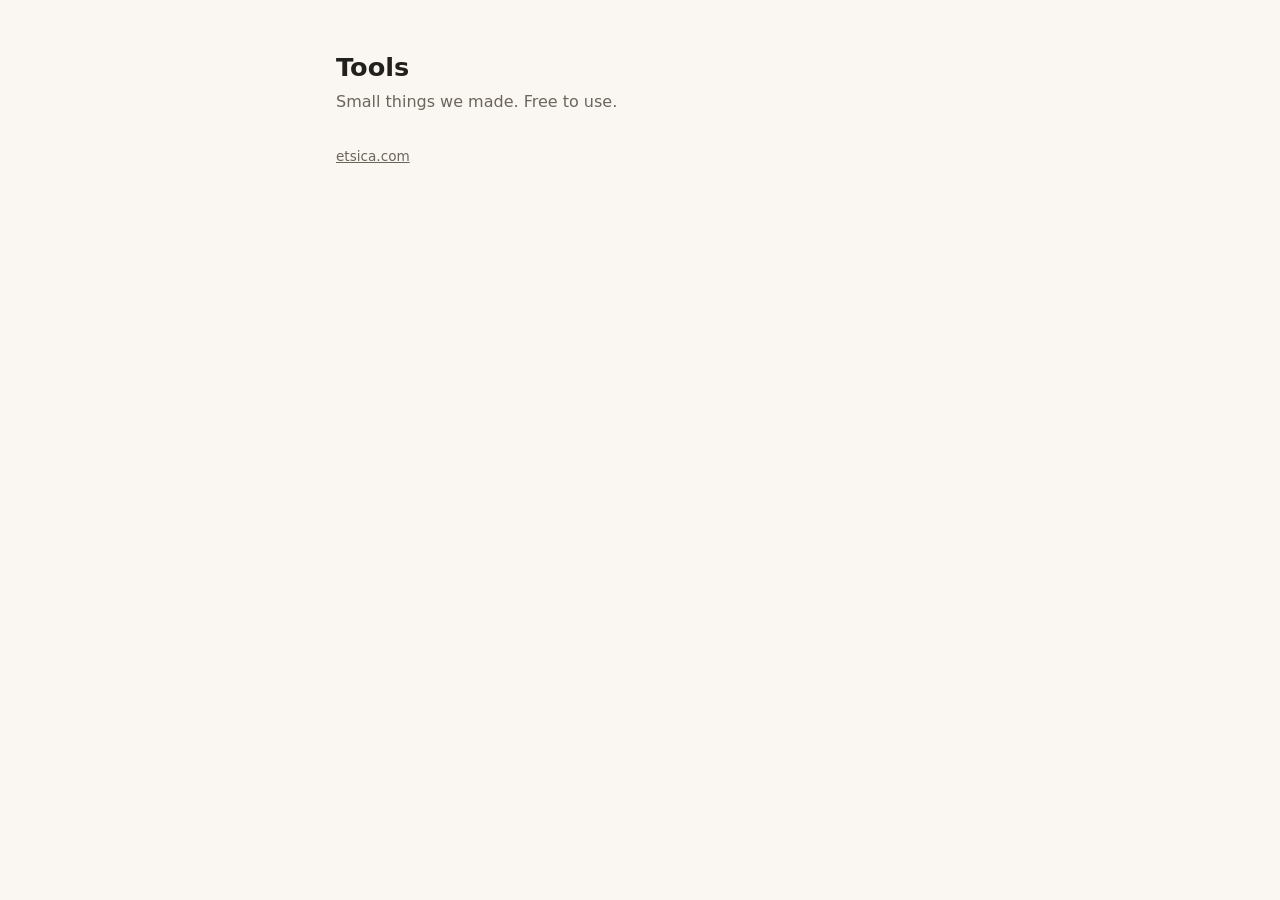
==== index.html @ 2d246c0f "Initial commit to establish the site" ====
<!doctype html>
<html lang="en">
<head>
<meta charset="utf-8">
<meta name="viewport" content="width=device-width, initial-scale=1">
<meta name="robots" content="noindex">
<title>Etsica Tools</title>
<style>
  :root {
    --bg: #FAF7F2; --ink: #22201C; --muted: #6B655C; --edge: #E3DDD3; --accent: #2F6B4F;
    color-scheme: light;
  }
  @media (prefers-color-scheme: dark) {
    :root { --bg: #171614; --ink: #F1EDE6; --muted: #A39C91; --edge: #2E2B27; --accent: #8CC9A8; color-scheme: dark; }
  }
  * { box-sizing: border-box; }
  body {
    margin: 0; background: var(--bg); color: var(--ink);
    font: 16px/1.5 system-ui, -apple-system, "Segoe UI", sans-serif;
  }
  main { max-width: 40rem; margin: 0 auto; padding: 3rem 1rem; }
  h1 { font-size: 1.6rem; margin: 0 0 .25rem; }
  p { color: var(--muted); margin: 0 0 2rem; }
  ul { list-style: none; padding: 0; margin: 0; border-top: 1px solid var(--edge); }
  li { border-bottom: 1px solid var(--edge); }
  a { display: block; padding: .9rem 0; color: var(--ink); text-decoration: none; }
  a:hover strong, a:focus-visible strong { color: var(--accent); }
  a span { display: block; color: var(--muted); font-size: .9rem; }
  :focus-visible { outline: 2px solid var(--accent); outline-offset: 2px; }
  footer { margin-top: 2rem; font-size: .85rem; }
  footer a { display: inline; padding: 0; color: var(--muted); text-decoration: underline; }
</style>
</head>
<body>
<main>
  <h1>Tools</h1>
  <p>Small things we made. Free to use.</p>

  <footer><a href="https://etsica.com">etsica.com</a></footer>
</main>
</body>
</html>
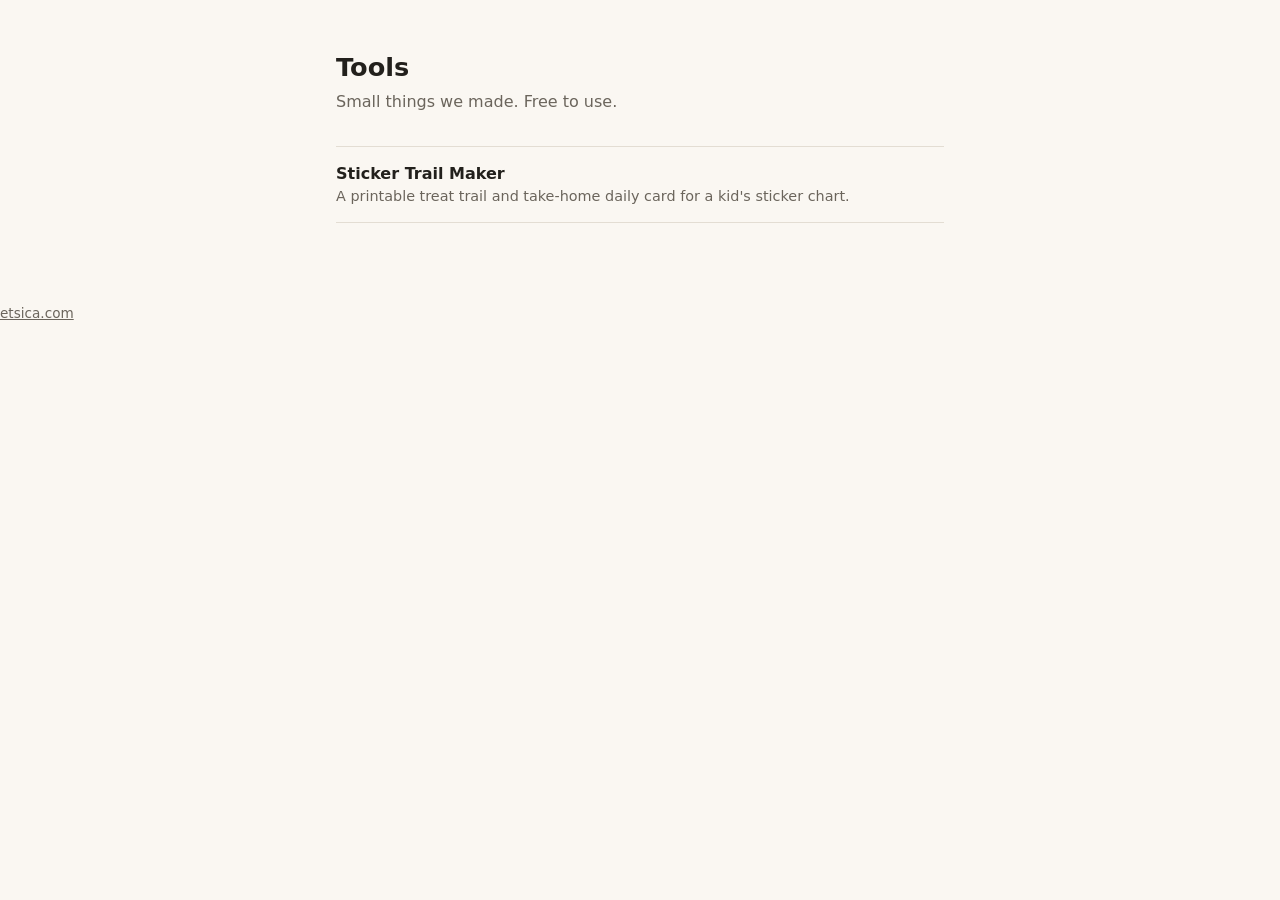
==== commit 482206b1: "Add sticker trail maker: self-hosted fonts, WCAG AA and semantic markup" ====
--- a/index.html
+++ b/index.html
@@ -35,8 +35,10 @@
 <main>
   <h1>Tools</h1>
   <p>Small things we made. Free to use.</p>
-
-  <footer><a href="https://etsica.com">etsica.com</a></footer>
+  <ul>
+    <li><a href="/sticker-trail-maker"><strong>Sticker Trail Maker</strong><span>A printable treat trail and take-home daily card for a kid's sticker chart.</span></a></li>
+  </ul>
 </main>
+<footer><a href="https://etsica.com">etsica.com</a></footer>
 </body>
 </html>
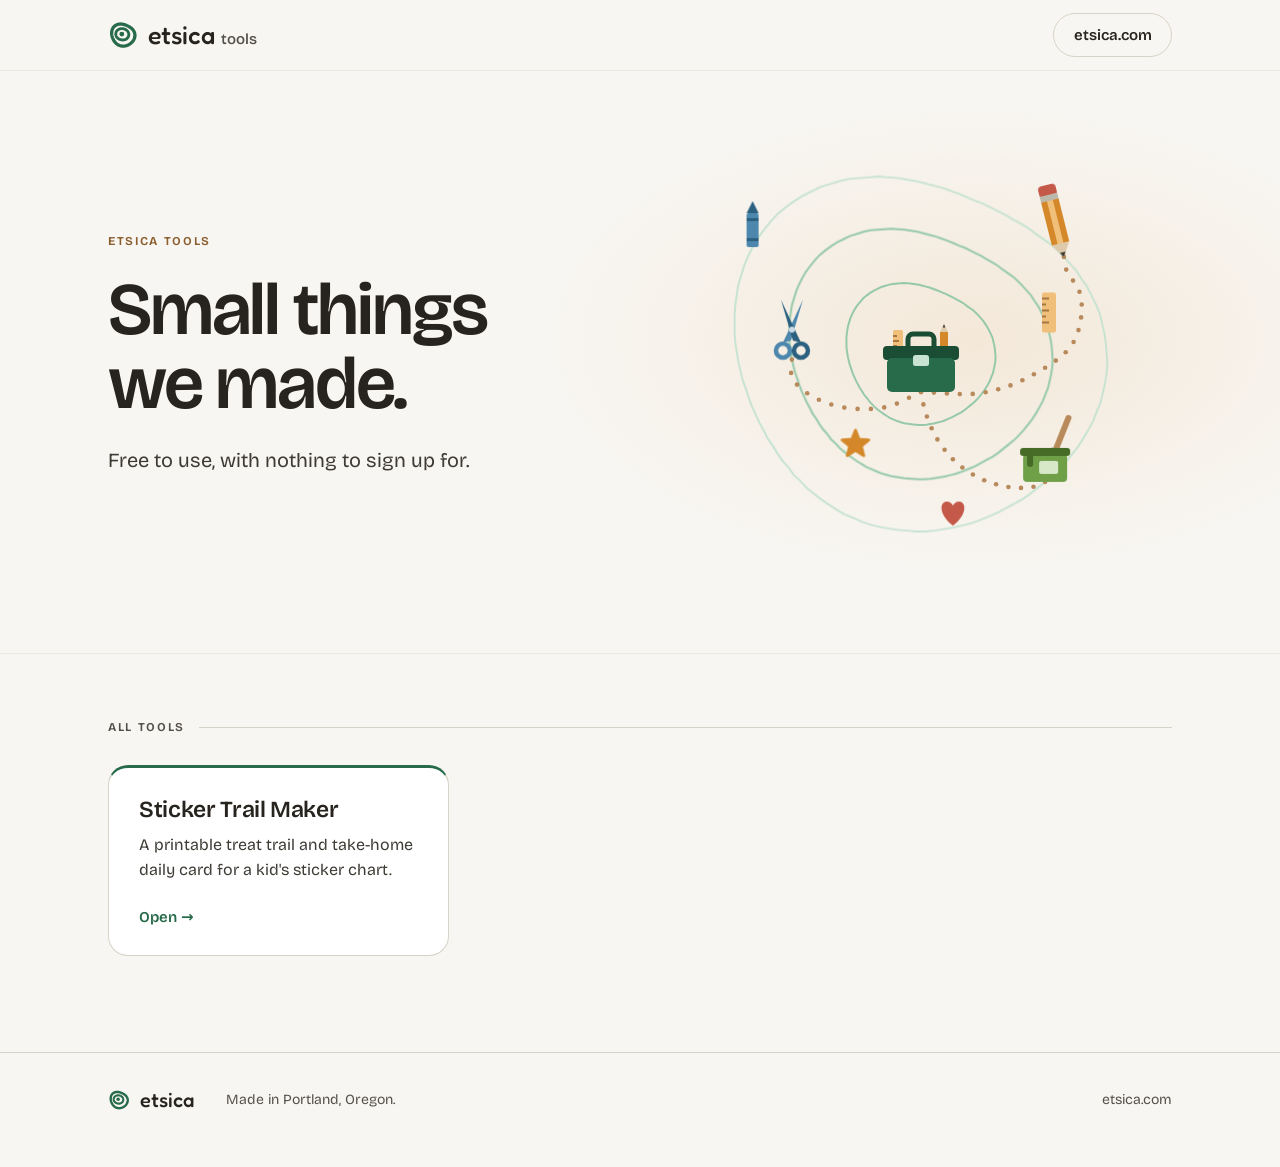
==== commit 48dbac50: "Restyle tools index to match etsica.com with an animated tools scene; add Bricolage Grotesque and Fr" ====
--- a/index.html
+++ b/index.html
@@ -4,41 +4,284 @@
 <meta charset="utf-8">
 <meta name="viewport" content="width=device-width, initial-scale=1">
 <meta name="robots" content="noindex">
+<meta name="color-scheme" content="light">
 <title>Etsica Tools</title>
+<link rel="stylesheet" href="/css/fonts.css">
 <style>
   :root {
-    --bg: #FAF7F2; --ink: #22201C; --muted: #6B655C; --edge: #E3DDD3; --accent: #2F6B4F;
+    --bark-200: #DFC9AB; --bark-400: #B8895A; --bark-600: #8C5E30;
+    --moss-100: #D6E8C8; --moss-400: #6FA048; --moss-600: #456B27;
+    --slate-100: #CCDAE6; --slate-400: #4D87AD; --slate-600: #2C6080;
+    --fern-100: #C8E3D1; --fern-200: #96C9AA; --fern-600: #286B4A; --fern-700: #1B4D34;
+    --ember-200: #F0C07A; --ember-400: #D4882A;
+    --cedar-400: #C45849;
+    --stone-0: #FFFFFF; --stone-50: #F8F6F2; --stone-100: #EDE9E2; --stone-200: #D8D3C8; --stone-300: #BDB8AC; --stone-700: #3E3B35; --stone-800: #27241F;
+
+    --bg: var(--stone-50); --surface: var(--stone-0);
+    --line: var(--stone-200); --line-soft: var(--stone-100);
+    --ink: var(--stone-800); --ink-2: var(--stone-700); --ink-3: #54504A;
+    --primary: var(--fern-600);
+
+    --font: "Bricolage Grotesque", system-ui, -apple-system, sans-serif;
+    --font-word: "Fredoka", system-ui, sans-serif;
+    --ease: cubic-bezier(.22, .61, .36, 1);
+    --pop: cubic-bezier(.34, 1.5, .5, 1);
     color-scheme: light;
   }
-  @media (prefers-color-scheme: dark) {
-    :root { --bg: #171614; --ink: #F1EDE6; --muted: #A39C91; --edge: #2E2B27; --accent: #8CC9A8; color-scheme: dark; }
-  }
-  * { box-sizing: border-box; }
+
+  * { box-sizing: border-box; margin: 0; padding: 0; }
   body {
-    margin: 0; background: var(--bg); color: var(--ink);
-    font: 16px/1.5 system-ui, -apple-system, "Segoe UI", sans-serif;
-  }
-  main { max-width: 40rem; margin: 0 auto; padding: 3rem 1rem; }
-  h1 { font-size: 1.6rem; margin: 0 0 .25rem; }
-  p { color: var(--muted); margin: 0 0 2rem; }
-  ul { list-style: none; padding: 0; margin: 0; border-top: 1px solid var(--edge); }
-  li { border-bottom: 1px solid var(--edge); }
-  a { display: block; padding: .9rem 0; color: var(--ink); text-decoration: none; }
-  a:hover strong, a:focus-visible strong { color: var(--accent); }
-  a span { display: block; color: var(--muted); font-size: .9rem; }
-  :focus-visible { outline: 2px solid var(--accent); outline-offset: 2px; }
-  footer { margin-top: 2rem; font-size: .85rem; }
-  footer a { display: inline; padding: 0; color: var(--muted); text-decoration: underline; }
+    min-height: 100vh; display: flex; flex-direction: column;
+    background: var(--bg); color: var(--ink);
+    font-family: var(--font); font-size: 16px; line-height: 1.6;
+    -webkit-font-smoothing: antialiased;
+  }
+  a { color: inherit; text-decoration: none; }
+  :focus-visible { outline: 2px solid var(--primary); outline-offset: 3px; border-radius: 3px; }
+  .wrap { max-width: 1120px; margin: 0 auto; padding: 0 28px; }
+
+  .lockup { display: flex; align-items: center; gap: 10px; }
+  .mark { color: var(--primary); flex: 0 0 auto; }
+  .word { font-family: var(--font-word); font-weight: 500; line-height: 1; font-size: 25px; }
+  .word small { font-family: var(--font); font-size: 15px; font-weight: 550; color: var(--ink-3); margin-left: 6px; }
+
+  .top { border-bottom: 1px solid var(--line-soft); }
+  .top .wrap { display: flex; align-items: center; height: 70px; }
+  .top nav { margin-left: auto; }
+  .pill { display: inline-flex; align-items: center; font-size: 15px; font-weight: 600; border: 1px solid var(--line); border-radius: 9999px; padding: .6em 1.3em; transition: border-color .15s var(--ease); }
+  .pill:hover { border-color: var(--ink-3); }
+
+  .hero { position: relative; overflow: hidden; }
+  .hero::before { content: ""; position: absolute; inset: 0; pointer-events: none;
+    background: radial-gradient(52% 62% at 76% 46%, rgba(212, 136, 42, .13), transparent 64%); }
+  .scene { width: 100%; max-width: 480px; height: auto; justify-self: center; overflow: visible; }
+
+  .ring { fill: none; stroke: var(--fern-200); stroke-width: 2; transform-box: fill-box; transform-origin: center; }
+  .ring.g1 { animation: ringgrow .85s cubic-bezier(.34, 1.4, .5, 1) .3s both; }
+  .ring.g2 { animation: ringgrow .85s cubic-bezier(.34, 1.4, .5, 1) .48s both; }
+  .ring.g3 { stroke: var(--fern-100); animation: ringgrow .9s cubic-bezier(.34, 1.4, .5, 1) .66s both, ringidle 6.5s ease-in-out 3.4s infinite; }
+  @keyframes ringgrow { from { opacity: 0; transform: scale(.06); } 60% { opacity: 1; } to { opacity: 1; transform: scale(1); } }
+  @keyframes ringidle { 0%, 100% { transform: scale(1); opacity: 1; } 50% { transform: scale(1.025); opacity: .72; } }
+
+  .dot { transform-box: fill-box; transform-origin: center; animation: pop .5s var(--ease) both; }
+  .box { transform-box: fill-box; transform-origin: center; animation: pop .7s var(--pop) 1.2s both; }
+  .tool, .bit { transform-box: fill-box; transform-origin: center bottom; }
+  .tool.o1 { animation: pop .6s var(--pop) 1.55s both, scribble 4.8s ease-in-out 3.6s infinite; }
+  .tool.o2 { animation: pop .6s var(--pop) 1.75s both; }
+  .tool.o3 { animation: pop .6s var(--pop) 1.95s both; }
+  .bit.t1 { animation: pop .55s var(--pop) 1.65s both, twinkle 3.2s ease-in-out 2.8s infinite; }
+  .bit.t2 { animation: pop .55s var(--pop) 1.85s both, sway 5.6s ease-in-out 3s infinite; }
+  .bit.t3 { animation: pop .55s var(--pop) 2.05s both, sway 5.2s ease-in-out 3.2s infinite; }
+  .bit.t4 { animation: pop .55s var(--pop) 2.2s both, twinkle 3.6s ease-in-out 3.35s infinite; }
+  .blade { transform-box: view-box; transform-origin: 0 -30px; }
+  .blade.a { animation: snip-a 3.4s ease-in-out 3s infinite; }
+  .blade.b { animation: snip-b 3.4s ease-in-out 3s infinite; }
+  @keyframes pop { from { opacity: 0; transform: scale(0); } to { opacity: 1; transform: scale(1); } }
+  @keyframes sway { 0%, 100% { transform: rotate(-2deg); } 50% { transform: rotate(2deg); } }
+  @keyframes twinkle { 0%, 100% { transform: scale(1) rotate(0); } 50% { transform: scale(1.12) rotate(8deg); } }
+  @keyframes scribble { 0%, 60%, 100% { transform: rotate(0); } 66% { transform: rotate(-7deg); } 72% { transform: rotate(5deg); } 78% { transform: rotate(-5deg); } 84% { transform: rotate(3deg); } }
+  @keyframes snip-a { 0%, 55%, 100% { transform: rotate(0); } 63%, 79% { transform: rotate(12deg); } 71%, 87% { transform: rotate(0); } }
+  @keyframes snip-b { 0%, 55%, 100% { transform: rotate(0); } 63%, 79% { transform: rotate(-12deg); } 71%, 87% { transform: rotate(0); } }
+
+  .trail circle { fill: var(--bark-400); transform-box: fill-box; transform-origin: center; animation: dotpop .3s var(--ease) both; }
+  @keyframes dotpop { from { opacity: 0; transform: scale(.2); } to { opacity: 1; transform: scale(1); } }
+  .hero .wrap { position: relative; display: grid; grid-template-columns: 1.02fr .98fr; gap: 40px; align-items: center; padding-top: 48px; padding-bottom: 64px; }
+  .kicker { font-size: 12px; font-weight: 650; letter-spacing: .14em; text-transform: uppercase; color: var(--bark-600); margin-bottom: 22px; }
+  h1 { font-size: clamp(42px, 6.6vw, 74px); line-height: 1; letter-spacing: -.03em; font-weight: 600; max-width: 12ch; text-wrap: balance; }
+  .lede { margin-top: 24px; max-width: 38ch; font-size: clamp(17px, 2vw, 20px); line-height: 1.55; color: var(--ink-2); }
+
+  .list { flex: 1; padding: 64px 0 96px; border-top: 1px solid var(--line-soft); }
+  h2 { display: flex; align-items: center; gap: 14px; color: var(--ink-3);
+    font-size: 12px; font-weight: 650; letter-spacing: .14em; text-transform: uppercase; margin-bottom: 28px; }
+  h2::after { content: ""; flex: 1; height: 1px; background: var(--line); }
+  .cards { list-style: none; display: grid; grid-template-columns: repeat(auto-fill, minmax(300px, 1fr)); gap: 20px; }
+  .card { display: flex; flex-direction: column; height: 100%; padding: 28px 30px 26px;
+    background: var(--surface); border: 1px solid var(--line); border-top: 3px solid var(--primary); border-radius: 20px;
+    transition: transform .18s var(--ease), border-color .18s var(--ease); }
+  .card:hover { transform: translateY(-3px); border-color: var(--ink-3); border-top-color: var(--primary); }
+  .card h3 { font-size: 23px; font-weight: 600; letter-spacing: -.015em; line-height: 1.2; }
+  .card p { margin-top: 8px; color: var(--ink-2); }
+  .card .go { margin-top: auto; padding-top: 22px; font-size: 15px; font-weight: 600; color: var(--primary); }
+  .card .go span { display: inline-block; transition: transform .18s var(--ease); }
+  .card:hover .go span { transform: translateX(4px); }
+
+  footer { border-top: 1px solid var(--line); }
+  footer .wrap { padding: 36px 28px 56px; display: flex; flex-wrap: wrap; gap: 16px 32px; align-items: center; color: var(--ink-3); font-size: 14px; }
+  footer .word { font-size: 20px; color: var(--ink); }
+  footer .wrap > a:last-child { margin-left: auto; }
+  footer .wrap > a:last-child:hover { color: var(--ink); }
+
+  @media (max-width: 720px) {
+    .wrap, footer .wrap { padding-left: 20px; padding-right: 20px; }
+    .hero .wrap { grid-template-columns: 1fr; gap: 8px; padding-top: 16px; padding-bottom: 56px; }
+    .scene { order: -1; max-width: 340px; }
+    .list { padding-top: 48px; }
+    .cards { grid-template-columns: 1fr; }
+  }
+  @media (prefers-reduced-motion: reduce) {
+    * { animation: none !important; transition: none !important; }
+  }
 </style>
 </head>
 <body>
+<svg width="0" height="0" style="position:absolute" aria-hidden="true"><symbol id="ring" viewBox="0 0 64 64"><path d="M57.4 32.0 L57.5 33.3 L57.4 34.7 L57.2 36.0 L56.9 37.3 L56.6 38.6 L56.1 39.8 L55.6 41.1 L55.0 42.2 L54.3 43.4 L53.6 44.5 L52.8 45.5 L52.0 46.5 L51.1 47.5 L50.2 48.4 L49.2 49.2 L48.2 50.0 L47.2 50.8 L46.2 51.5 L45.1 52.1 L44.0 52.7 L42.9 53.3 L41.7 53.8 L40.5 54.3 L39.4 54.7 L38.2 55.0 L36.9 55.3 L35.7 55.5 L34.5 55.7 L33.2 55.8 L32.0 55.8 L30.8 55.7 L29.5 55.6 L28.3 55.4 L27.1 55.2 L25.9 54.9 L24.7 54.5 L23.6 54.0 L22.4 53.5 L21.4 52.9 L20.3 52.2 L19.3 51.5 L18.4 50.8 L17.4 50.0 L16.6 49.1 L15.7 48.3 L15.0 47.3 L14.2 46.4 L13.5 45.4 L12.9 44.4 L12.2 43.4 L11.7 42.4 L11.1 41.3 L10.6 40.2 L10.1 39.1 L9.7 38.0 L9.3 36.8 L8.9 35.7 L8.6 34.5 L8.3 33.2 L8.1 32.0 L7.9 30.7 L7.8 29.5 L7.8 28.2 L7.8 26.9 L7.9 25.5 L8.1 24.2 L8.3 22.9 L8.7 21.6 L9.1 20.3 L9.6 19.1 L10.2 17.9 L10.9 16.7 L11.7 15.6 L12.6 14.5 L13.5 13.5 L14.6 12.6 L15.7 11.8 L16.8 11.1 L18.0 10.5 L19.2 9.9 L20.5 9.5 L21.8 9.1 L23.1 8.8 L24.4 8.7 L25.7 8.6 L27.0 8.5 L28.3 8.6 L29.6 8.7 L30.8 8.9 L32.0 9.1 L33.2 9.4 L34.3 9.7 L35.5 10.0 L36.6 10.4 L37.7 10.8 L38.7 11.2 L39.8 11.7 L40.9 12.1 L41.9 12.6 L42.9 13.1 L43.9 13.6 L44.9 14.2 L46.0 14.8 L47.0 15.4 L47.9 16.1 L48.9 16.8 L49.9 17.5 L50.8 18.3 L51.7 19.2 L52.5 20.1 L53.4 21.1 L54.1 22.2 L54.8 23.2 L55.4 24.4 L56.0 25.6 L56.5 26.8 L56.8 28.1 L57.1 29.4 L57.3 30.7 L57.4 32.0 Z" stroke="currentColor" stroke-width="7" fill="none" stroke-linejoin="round"/><path d="M44.4 30.5 L44.4 31.2 L44.4 32.0 L44.3 32.7 L44.2 33.4 L44.0 34.1 L43.8 34.8 L43.5 35.5 L43.2 36.2 L42.8 36.8 L42.4 37.4 L42.0 38.0 L41.5 38.5 L41.0 39.0 L40.5 39.5 L39.9 39.9 L39.4 40.4 L38.8 40.7 L38.2 41.1 L37.6 41.4 L36.9 41.6 L36.3 41.9 L35.6 42.1 L35.0 42.2 L34.4 42.3 L33.7 42.5 L33.1 42.5 L32.4 42.6 L31.8 42.6 L31.1 42.6 L30.5 42.6 L29.9 42.5 L29.2 42.4 L28.6 42.4 L28.0 42.2 L27.4 42.1 L26.8 41.9 L26.2 41.8 L25.6 41.6 L25.0 41.3 L24.4 41.1 L23.8 40.8 L23.2 40.5 L22.7 40.2 L22.1 39.8 L21.6 39.4 L21.0 39.0 L20.5 38.6 L20.0 38.1 L19.6 37.6 L19.1 37.1 L18.7 36.5 L18.3 35.9 L17.9 35.3 L17.6 34.7 L17.3 34.0 L17.1 33.3 L16.9 32.7 L16.7 31.9 L16.6 31.2 L16.6 30.5 L16.6 29.8 L16.6 29.0 L16.7 28.3 L16.8 27.6 L17.0 26.9 L17.2 26.2 L17.5 25.5 L17.8 24.8 L18.2 24.2 L18.6 23.6 L19.0 23.0 L19.5 22.5 L20.0 22.0 L20.5 21.5 L21.1 21.1 L21.6 20.6 L22.2 20.3 L22.8 19.9 L23.4 19.6 L24.1 19.4 L24.7 19.1 L25.4 18.9 L26.0 18.8 L26.6 18.7 L27.3 18.5 L27.9 18.5 L28.6 18.4 L29.2 18.4 L29.9 18.4 L30.5 18.4 L31.1 18.5 L31.8 18.6 L32.4 18.6 L33.0 18.8 L33.6 18.9 L34.2 19.1 L34.8 19.2 L35.4 19.4 L36.0 19.7 L36.6 19.9 L37.2 20.2 L37.8 20.5 L38.3 20.8 L38.9 21.2 L39.4 21.6 L40.0 22.0 L40.5 22.4 L41.0 22.9 L41.4 23.4 L41.9 23.9 L42.3 24.5 L42.7 25.1 L43.1 25.7 L43.4 26.3 L43.7 27.0 L43.9 27.7 L44.1 28.3 L44.3 29.1 L44.4 29.8 L44.4 30.5 Z" stroke="currentColor" stroke-width="6" fill="none" stroke-linejoin="round"/><circle cx="29.5" cy="30" r="5.2" fill="currentColor"/></symbol></svg>
+
+<header class="top"><div class="wrap">
+  <a class="lockup" href="/">
+    <svg class="mark" width="30" height="30" viewBox="0 0 64 64" aria-hidden="true"><use href="#ring"/></svg>
+    <span class="word">etsica<small>tools</small></span>
+  </a>
+  <nav aria-label="Etsica"><a class="pill" href="https://etsica.com">etsica.com</a></nav>
+</div></header>
+
 <main>
-  <h1>Tools</h1>
-  <p>Small things we made. Free to use.</p>
-  <ul>
-    <li><a href="/sticker-trail-maker"><strong>Sticker Trail Maker</strong><span>A printable treat trail and take-home daily card for a kid's sticker chart.</span></a></li>
-  </ul>
+  <section class="hero" aria-labelledby="title">
+    <div class="wrap">
+      <div>
+        <p class="kicker">Etsica tools</p>
+        <h1 id="title">Small things we made.</h1>
+        <p class="lede">Free to use, with nothing to sign up for.</p>
+      </div>
+      <svg class="scene" viewBox="0 0 480 470" aria-hidden="true">
+        <defs><path id="treering" d="M24.75 -0.15 L24.85 1.15 L24.75 2.55 L24.55 3.85 L24.25 5.15 L23.95 6.45 L23.45 7.65 L22.95 8.95 L22.35 10.05 L21.65 11.25 L20.95 12.35 L20.15 13.35 L19.35 14.35 L18.45 15.35 L17.55 16.25 L16.55 17.05 L15.55 17.85 L14.55 18.65 L13.55 19.35 L12.45 19.95 L11.35 20.55 L10.25 21.15 L9.05 21.65 L7.85 22.15 L6.75 22.55 L5.55 22.85 L4.25 23.15 L3.05 23.35 L1.85 23.55 L0.55 23.65 L-0.65 23.65 L-1.85 23.55 L-3.15 23.45 L-4.35 23.25 L-5.55 23.05 L-6.75 22.75 L-7.95 22.35 L-9.05 21.85 L-10.25 21.35 L-11.25 20.75 L-12.35 20.05 L-13.35 19.35 L-14.25 18.65 L-15.25 17.85 L-16.05 16.95 L-16.95 16.15 L-17.65 15.15 L-18.45 14.25 L-19.15 13.25 L-19.75 12.25 L-20.45 11.25 L-20.95 10.25 L-21.55 9.15 L-22.05 8.05 L-22.55 6.95 L-22.95 5.85 L-23.35 4.65 L-23.75 3.55 L-24.05 2.35 L-24.35 1.05 L-24.55 -0.15 L-24.75 -1.45 L-24.85 -2.65 L-24.85 -3.95 L-24.85 -5.25 L-24.75 -6.65 L-24.55 -7.95 L-24.35 -9.25 L-23.95 -10.55 L-23.55 -11.85 L-23.05 -13.05 L-22.45 -14.25 L-21.75 -15.45 L-20.95 -16.55 L-20.05 -17.65 L-19.15 -18.65 L-18.05 -19.55 L-16.95 -20.35 L-15.85 -21.05 L-14.65 -21.65 L-13.45 -22.25 L-12.15 -22.65 L-10.85 -23.05 L-9.55 -23.35 L-8.25 -23.45 L-6.95 -23.55 L-5.65 -23.65 L-4.35 -23.55 L-3.05 -23.45 L-1.85 -23.25 L-0.65 -23.05 L0.55 -22.75 L1.65 -22.45 L2.85 -22.15 L3.95 -21.75 L5.05 -21.35 L6.05 -20.95 L7.15 -20.45 L8.25 -20.05 L9.25 -19.55 L10.25 -19.05 L11.25 -18.55 L12.25 -17.95 L13.35 -17.35 L14.35 -16.75 L15.25 -16.05 L16.25 -15.35 L17.25 -14.65 L18.15 -13.85 L19.05 -12.95 L19.85 -12.05 L20.75 -11.05 L21.45 -9.95 L22.15 -8.95 L22.75 -7.75 L23.35 -6.55 L23.85 -5.35 L24.15 -4.05 L24.45 -2.75 L24.65 -1.45 L24.75 -0.15 Z" vector-effect="non-scaling-stroke"/></defs>
+        <g transform="translate(240 235) scale(3)"><use class="ring g1" href="#treering"/></g>
+        <g transform="translate(240 235) scale(5.3)"><use class="ring g2" href="#treering"/></g>
+        <g transform="translate(240 235) scale(7.5)"><use class="ring g3" href="#treering"/></g>
+
+        <g class="trail">
+          <circle cx="240.0" cy="273.0" r="2.3" style="animation-delay:2.200s"/>
+          <circle cx="252.9" cy="273.6" r="2.3" style="animation-delay:2.250s"/>
+          <circle cx="265.9" cy="274.4" r="2.3" style="animation-delay:2.300s"/>
+          <circle cx="278.8" cy="275.1" r="2.3" style="animation-delay:2.350s"/>
+          <circle cx="291.7" cy="274.9" r="2.3" style="animation-delay:2.400s"/>
+          <circle cx="304.6" cy="273.2" r="2.3" style="animation-delay:2.450s"/>
+          <circle cx="317.2" cy="270.3" r="2.3" style="animation-delay:2.500s"/>
+          <circle cx="329.5" cy="266.4" r="2.3" style="animation-delay:2.550s"/>
+          <circle cx="341.4" cy="261.3" r="2.3" style="animation-delay:2.600s"/>
+          <circle cx="352.9" cy="255.3" r="2.3" style="animation-delay:2.650s"/>
+          <circle cx="364.1" cy="248.8" r="2.3" style="animation-delay:2.700s"/>
+          <circle cx="374.8" cy="241.6" r="2.3" style="animation-delay:2.750s"/>
+          <circle cx="384.7" cy="233.2" r="2.3" style="animation-delay:2.800s"/>
+          <circle cx="392.6" cy="223.0" r="2.3" style="animation-delay:2.850s"/>
+          <circle cx="397.5" cy="211.1" r="2.3" style="animation-delay:2.900s"/>
+          <circle cx="400.1" cy="198.4" r="2.3" style="animation-delay:2.950s"/>
+          <circle cx="400.7" cy="185.5" r="2.3" style="animation-delay:3.000s"/>
+          <circle cx="398.5" cy="172.8" r="2.3" style="animation-delay:3.050s"/>
+          <circle cx="392.0" cy="161.6" r="2.3" style="animation-delay:3.100s"/>
+          <circle cx="385.2" cy="150.6" r="2.3" style="animation-delay:3.150s"/>
+          <circle cx="382.9" cy="137.9" r="2.3" style="animation-delay:3.200s"/>
+          <circle cx="240.0" cy="273.0" r="2.3" style="animation-delay:2.300s"/>
+          <circle cx="228.0" cy="278.8" r="2.3" style="animation-delay:2.350s"/>
+          <circle cx="215.9" cy="284.6" r="2.3" style="animation-delay:2.400s"/>
+          <circle cx="203.2" cy="288.4" r="2.3" style="animation-delay:2.450s"/>
+          <circle cx="189.9" cy="289.9" r="2.3" style="animation-delay:2.500s"/>
+          <circle cx="176.6" cy="289.9" r="2.3" style="animation-delay:2.550s"/>
+          <circle cx="163.3" cy="288.6" r="2.3" style="animation-delay:2.600s"/>
+          <circle cx="150.3" cy="285.5" r="2.3" style="animation-delay:2.650s"/>
+          <circle cx="137.9" cy="280.7" r="2.3" style="animation-delay:2.700s"/>
+          <circle cx="126.2" cy="274.2" r="2.3" style="animation-delay:2.750s"/>
+          <circle cx="116.0" cy="265.6" r="2.3" style="animation-delay:2.800s"/>
+          <circle cx="110.1" cy="253.9" r="2.3" style="animation-delay:2.850s"/>
+          <circle cx="110.9" cy="240.6" r="2.3" style="animation-delay:2.900s"/>
+          <circle cx="240.0" cy="273.0" r="2.3" style="animation-delay:2.400s"/>
+          <circle cx="242.4" cy="285.4" r="2.3" style="animation-delay:2.450s"/>
+          <circle cx="245.9" cy="297.5" r="2.3" style="animation-delay:2.500s"/>
+          <circle cx="250.6" cy="309.2" r="2.3" style="animation-delay:2.550s"/>
+          <circle cx="256.4" cy="320.4" r="2.3" style="animation-delay:2.600s"/>
+          <circle cx="263.6" cy="330.8" r="2.3" style="animation-delay:2.650s"/>
+          <circle cx="271.9" cy="340.2" r="2.3" style="animation-delay:2.700s"/>
+          <circle cx="281.4" cy="348.5" r="2.3" style="animation-delay:2.750s"/>
+          <circle cx="291.9" cy="355.5" r="2.3" style="animation-delay:2.800s"/>
+          <circle cx="303.2" cy="361.2" r="2.3" style="animation-delay:2.850s"/>
+          <circle cx="315.1" cy="365.3" r="2.3" style="animation-delay:2.900s"/>
+          <circle cx="327.4" cy="368.0" r="2.3" style="animation-delay:2.950s"/>
+          <circle cx="340.0" cy="368.9" r="2.3" style="animation-delay:3.000s"/>
+          <circle cx="352.5" cy="367.7" r="2.3" style="animation-delay:3.050s"/>
+          <circle cx="364.1" cy="362.9" r="2.3" style="animation-delay:3.100s"/>
+        </g>
+
+        <g transform="translate(174.5 341.3)"><g class="bit t1">
+          <path d="M0 -30 L3.5 -20.9 L13.3 -20.3 L5.7 -14.1 L8.2 -4.7 L0 -10 L-8.2 -4.7 L-5.7 -14.1 L-13.3 -20.3 L-3.5 -20.9 Z" fill="var(--ember-400)" stroke="var(--ember-400)" stroke-width="3" stroke-linejoin="round"/>
+        </g></g>
+        <g transform="translate(71.6 128.1)"><g class="bit t2">
+          <rect x="-6" y="-34" width="12" height="34" rx="2" fill="var(--slate-400)"/>
+          <path d="M-6 -34 L0 -46 L6 -34 Z" fill="var(--slate-600)"/>
+          <rect x="-6" y="-29" width="12" height="3" fill="var(--slate-600)"/>
+          <rect x="-6" y="-9" width="12" height="3" fill="var(--slate-600)"/>
+        </g></g>
+        <g transform="translate(368 213.5)"><g class="bit t3">
+          <rect x="-7" y="-40" width="14" height="40" rx="2" fill="var(--ember-200)"/>
+          <path d="M-7 -34 h7 M-7 -28 h4 M-7 -22 h7 M-7 -16 h4 M-7 -10 h7" stroke="var(--bark-600)" stroke-width="1.5"/>
+        </g></g>
+        <g transform="translate(271.9 408.6)"><g class="bit t4">
+          <path d="M0 -2 C-14 -12 -14 -26 -6 -26 C-3 -26 -1 -24 0 -22 C1 -24 3 -26 6 -26 C14 -26 14 -12 0 -2 Z" fill="var(--cedar-400)"/>
+        </g></g>
+
+        <g transform="translate(382.9 137.9)"><g class="tool o1"><g transform="rotate(-14)">
+          <rect x="-9" y="-74" width="18" height="12" rx="4" fill="var(--cedar-400)"/>
+          <rect x="-9" y="-64" width="18" height="7" fill="var(--stone-300)"/>
+          <rect x="-9" y="-58" width="18" height="44" fill="var(--ember-400)"/>
+          <rect x="-3" y="-58" width="6" height="44" fill="var(--ember-200)"/>
+          <path d="M-9 -14 L0 0 L9 -14 Z" fill="var(--bark-200)"/>
+          <path d="M-3 -4.7 L0 0 L3 -4.7 Z" fill="var(--stone-700)"/>
+        </g></g></g>
+        <g transform="translate(110.9 240.6)"><g class="tool o2">
+          <g class="blade a">
+            <path d="M-9 -17 L-1 -19 L11 -60 Z" fill="var(--slate-400)"/>
+            <circle cx="-9" cy="-9" r="7" fill="none" stroke="var(--slate-400)" stroke-width="4.5"/>
+          </g>
+          <g class="blade b">
+            <path d="M9 -17 L1 -19 L-11 -60 Z" fill="var(--slate-600)"/>
+            <circle cx="9" cy="-9" r="7" fill="none" stroke="var(--slate-600)" stroke-width="4.5"/>
+          </g>
+          <circle cx="0" cy="-30" r="3" fill="var(--slate-100)"/>
+        </g></g>
+        <g transform="translate(364.1 362.9)"><g class="tool o3">
+          <g transform="translate(8 -26) rotate(22)">
+            <rect x="-3" y="-44" width="6" height="40" rx="3" fill="var(--bark-400)"/>
+            <rect x="-4.5" y="-8" width="9" height="10" rx="1.5" fill="var(--stone-300)"/>
+          </g>
+          <rect x="-22" y="-28" width="44" height="28" rx="4" fill="var(--moss-400)"/>
+          <rect x="-25" y="-34" width="50" height="8" rx="3" fill="var(--moss-600)"/>
+          <path d="M-18 -27 v9 a3 3 0 0 0 6 0 v-9 Z" fill="var(--moss-600)"/>
+          <rect x="-6" y="-21" width="19" height="13" rx="2" fill="var(--moss-100)"/>
+        </g></g>
+
+        <circle class="dot" cx="240" cy="235" r="6" fill="var(--fern-600)"/>
+        <g transform="translate(240 235)"><g class="box">
+          <rect x="-28" y="-24" width="10" height="24" rx="1.5" fill="var(--ember-200)"/>
+          <path d="M-28 -18 h4 M-28 -13 h6 M-28 -8 h4" stroke="var(--bark-600)" stroke-width="1.5"/>
+          <rect x="19" y="-22" width="8" height="22" fill="var(--ember-400)"/>
+          <path d="M19 -22 L23 -30 L27 -22 Z" fill="var(--bark-200)"/>
+          <path d="M21.7 -26.5 L23 -30 L24.3 -26.5 Z" fill="var(--stone-700)"/>
+          <path d="M-13 -6 V-15 a5 5 0 0 1 5 -5 H8 a5 5 0 0 1 5 5 V-6" fill="none" stroke="var(--fern-700)" stroke-width="5" stroke-linecap="round"/>
+          <rect x="-38" y="-8" width="76" height="14" rx="4" fill="var(--fern-700)"/>
+          <rect x="-34" y="4" width="68" height="34" rx="5" fill="var(--fern-600)"/>
+          <rect x="-8" y="1" width="16" height="11" rx="2.5" fill="var(--fern-100)"/>
+        </g></g>
+      </svg>
+    </div>
+  </section>
+
+  <section class="list" aria-labelledby="all-tools"><div class="wrap">
+    <h2 id="all-tools">All tools</h2>
+    <ul class="cards">
+      <li><a class="card" href="/sticker-trail-maker">
+        <h3>Sticker Trail Maker</h3>
+        <p>A printable treat trail and take-home daily card for a kid's sticker chart.</p>
+        <span class="go" aria-hidden="true">Open <span>&rarr;</span></span>
+      </a></li>
+    </ul>
+  </div></section>
 </main>
-<footer><a href="https://etsica.com">etsica.com</a></footer>
+
+<footer><div class="wrap">
+  <span class="lockup">
+    <svg class="mark" width="22" height="22" viewBox="0 0 64 64" aria-hidden="true"><use href="#ring"/></svg>
+    <span class="word">etsica</span>
+  </span>
+  <span>Made in Portland, Oregon.</span>
+  <a href="https://etsica.com">etsica.com</a>
+</div></footer>
 </body>
 </html>
--- a/css/fonts.css
+++ b/css/fonts.css
@@ -0,0 +1,87 @@
+/* Self-hosted fonts. Link this file and use the family names below.
+   Browsers only download a file when a page actually uses that font.
+   Files and licences are in /fonts. */
+
+@font-face {
+  font-family: "Atkinson Hyperlegible";
+  font-style: normal;
+  font-weight: 400;
+  font-display: swap;
+  src: url(/fonts/atkinson-hyperlegible-latin-400-normal.woff2) format("woff2");
+  unicode-range: U+0000-00FF, U+0131, U+0152-0153, U+02BB-02BC, U+02C6, U+02DA, U+02DC, U+0304, U+0308, U+0329, U+2000-206F, U+20AC, U+2122, U+2191, U+2193, U+2212, U+2215, U+FEFF, U+FFFD;
+}
+@font-face {
+  font-family: "Atkinson Hyperlegible";
+  font-style: normal;
+  font-weight: 400;
+  font-display: swap;
+  src: url(/fonts/atkinson-hyperlegible-latin-ext-400-normal.woff2) format("woff2");
+  unicode-range: U+0100-02BA, U+02BD-02C5, U+02C7-02CC, U+02CE-02D7, U+02DD-02FF, U+0304, U+0308, U+0329, U+1D00-1DBF, U+1E00-1E9F, U+1EF2-1EFF, U+2020, U+20A0-20AB, U+20AD-20C0, U+2113, U+2C60-2C7F, U+A720-A7FF;
+}
+@font-face {
+  font-family: "Atkinson Hyperlegible";
+  font-style: normal;
+  font-weight: 700;
+  font-display: swap;
+  src: url(/fonts/atkinson-hyperlegible-latin-700-normal.woff2) format("woff2");
+  unicode-range: U+0000-00FF, U+0131, U+0152-0153, U+02BB-02BC, U+02C6, U+02DA, U+02DC, U+0304, U+0308, U+0329, U+2000-206F, U+20AC, U+2122, U+2191, U+2193, U+2212, U+2215, U+FEFF, U+FFFD;
+}
+@font-face {
+  font-family: "Atkinson Hyperlegible";
+  font-style: normal;
+  font-weight: 700;
+  font-display: swap;
+  src: url(/fonts/atkinson-hyperlegible-latin-ext-700-normal.woff2) format("woff2");
+  unicode-range: U+0100-02BA, U+02BD-02C5, U+02C7-02CC, U+02CE-02D7, U+02DD-02FF, U+0304, U+0308, U+0329, U+1D00-1DBF, U+1E00-1E9F, U+1EF2-1EFF, U+2020, U+20A0-20AB, U+20AD-20C0, U+2113, U+2C60-2C7F, U+A720-A7FF;
+}
+
+@font-face {
+  font-family: "Bagel Fat One";
+  font-style: normal;
+  font-weight: 400;
+  font-display: swap;
+  src: url(/fonts/bagel-fat-one-latin-400-normal.woff2) format("woff2");
+  unicode-range: U+0000-00FF, U+0131, U+0152-0153, U+02BB-02BC, U+02C6, U+02DA, U+02DC, U+0304, U+0308, U+0329, U+2000-206F, U+20AC, U+2122, U+2191, U+2193, U+2212, U+2215, U+FEFF, U+FFFD;
+}
+@font-face {
+  font-family: "Bagel Fat One";
+  font-style: normal;
+  font-weight: 400;
+  font-display: swap;
+  src: url(/fonts/bagel-fat-one-latin-ext-400-normal.woff2) format("woff2");
+  unicode-range: U+0100-02BA, U+02BD-02C5, U+02C7-02CC, U+02CE-02D7, U+02DD-02FF, U+0304, U+0308, U+0329, U+1D00-1DBF, U+1E00-1E9F, U+1EF2-1EFF, U+2020, U+20A0-20AB, U+20AD-20C0, U+2113, U+2C60-2C7F, U+A720-A7FF;
+}
+
+@font-face {
+  font-family: "Bricolage Grotesque";
+  font-style: normal;
+  font-weight: 200 800;
+  font-display: swap;
+  src: url(/fonts/bricolage-grotesque-latin-opsz-normal.woff2) format("woff2");
+  unicode-range: U+0000-00FF, U+0131, U+0152-0153, U+02BB-02BC, U+02C6, U+02DA, U+02DC, U+0304, U+0308, U+0329, U+2000-206F, U+20AC, U+2122, U+2191, U+2193, U+2212, U+2215, U+FEFF, U+FFFD;
+}
+@font-face {
+  font-family: "Bricolage Grotesque";
+  font-style: normal;
+  font-weight: 200 800;
+  font-display: swap;
+  src: url(/fonts/bricolage-grotesque-latin-ext-opsz-normal.woff2) format("woff2");
+  unicode-range: U+0100-02BA, U+02BD-02C5, U+02C7-02CC, U+02CE-02D7, U+02DD-02FF, U+0304, U+0308, U+0329, U+1D00-1DBF, U+1E00-1E9F, U+1EF2-1EFF, U+2020, U+20A0-20AB, U+20AD-20C0, U+2113, U+2C60-2C7F, U+A720-A7FF;
+}
+
+@font-face {
+  font-family: "Fredoka";
+  font-style: normal;
+  font-weight: 500;
+  font-display: swap;
+  src: url(/fonts/fredoka-latin-500-normal.woff2) format("woff2");
+  unicode-range: U+0000-00FF, U+0131, U+0152-0153, U+02BB-02BC, U+02C6, U+02DA, U+02DC, U+0304, U+0308, U+0329, U+2000-206F, U+20AC, U+2122, U+2191, U+2193, U+2212, U+2215, U+FEFF, U+FFFD;
+}
+@font-face {
+  font-family: "Fredoka";
+  font-style: normal;
+  font-weight: 500;
+  font-display: swap;
+  src: url(/fonts/fredoka-latin-ext-500-normal.woff2) format("woff2");
+  unicode-range: U+0100-02BA, U+02BD-02C5, U+02C7-02CC, U+02CE-02D7, U+02DD-02FF, U+0304, U+0308, U+0329, U+1D00-1DBF, U+1E00-1E9F, U+1EF2-1EFF, U+2020, U+20A0-20AB, U+20AD-20C0, U+2113, U+2C60-2C7F, U+A720-A7FF;
+}
